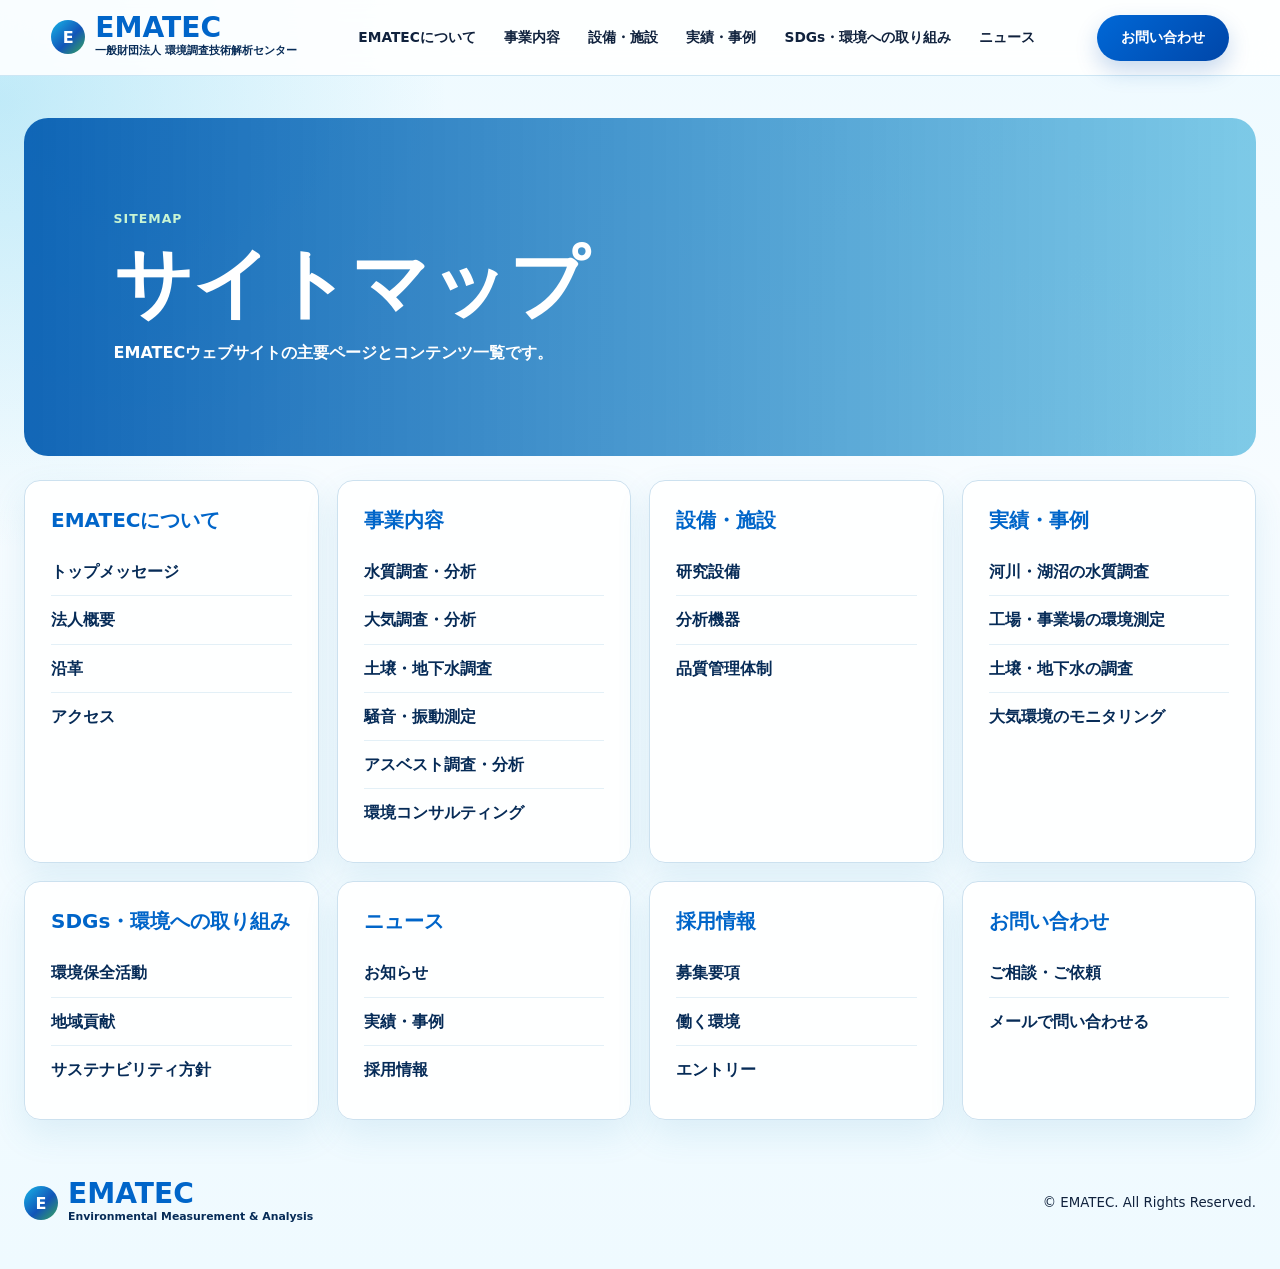
==== sitemap.html @ 6e1d94b1 "Add EMATEC static site" ====
<!doctype html>
<html lang="ja">
<head>
  <meta charset="utf-8">
  <meta name="viewport" content="width=device-width, initial-scale=1">
  <title>サイトマップ | EMATEC</title>
  <meta name="description" content="EMATECウェブサイトのサイトマップです。">
  <link rel="stylesheet" href="styles.css">
</head>
<body class="sitemap-page">
  <header class="site-header">
    <a class="brand" href="index.html" aria-label="EMATEC ホーム">
      <span class="brand-mark">E</span>
      <span>
        <strong>EMATEC</strong>
        <small>一般財団法人 環境調査技術解析センター</small>
      </span>
    </a>
    <nav class="main-nav" aria-label="グローバルナビゲーション">
      <a href="index.html#about">EMATECについて</a>
      <a href="index.html#service">事業内容</a>
      <a href="index.html#facility">設備・施設</a>
      <a href="index.html#case">実績・事例</a>
      <a href="index.html#sdgs">SDGs・環境への取り組み</a>
      <a href="index.html#news">ニュース</a>
    </nav>
    <a class="contact-button" href="index.html#contact">お問い合わせ</a>
  </header>

  <main class="sitemap-main">
    <section class="sitemap-hero">
      <p class="label">SITEMAP</p>
      <h1>サイトマップ</h1>
      <p>EMATECウェブサイトの主要ページとコンテンツ一覧です。</p>
    </section>

    <section class="sitemap-grid" aria-label="サイトマップ一覧">
      <article id="about">
        <h2>EMATECについて</h2>
        <a href="index.html#about">トップメッセージ</a>
        <a href="index.html#about">法人概要</a>
        <a href="index.html#about">沿革</a>
        <a href="index.html#about">アクセス</a>
      </article>
      <article id="service">
        <h2>事業内容</h2>
        <a href="index.html#service">水質調査・分析</a>
        <a href="index.html#service">大気調査・分析</a>
        <a href="index.html#service">土壌・地下水調査</a>
        <a href="index.html#service">騒音・振動測定</a>
        <a href="index.html#service">アスベスト調査・分析</a>
        <a href="index.html#service">環境コンサルティング</a>
      </article>
      <article id="facility">
        <h2>設備・施設</h2>
        <a href="index.html#facility">研究設備</a>
        <a href="index.html#facility">分析機器</a>
        <a href="index.html#facility">品質管理体制</a>
      </article>
      <article id="case">
        <h2>実績・事例</h2>
        <a href="index.html#case">河川・湖沼の水質調査</a>
        <a href="index.html#case">工場・事業場の環境測定</a>
        <a href="index.html#case">土壌・地下水の調査</a>
        <a href="index.html#case">大気環境のモニタリング</a>
      </article>
      <article id="sdgs">
        <h2>SDGs・環境への取り組み</h2>
        <a href="index.html#sdgs">環境保全活動</a>
        <a href="index.html#sdgs">地域貢献</a>
        <a href="index.html#sdgs">サステナビリティ方針</a>
      </article>
      <article id="news">
        <h2>ニュース</h2>
        <a href="index.html#news">お知らせ</a>
        <a href="index.html#news">実績・事例</a>
        <a href="index.html#news">採用情報</a>
      </article>
      <article id="recruit">
        <h2>採用情報</h2>
        <a href="index.html#news">募集要項</a>
        <a href="index.html#news">働く環境</a>
        <a href="index.html#news">エントリー</a>
      </article>
      <article id="contact">
        <h2>お問い合わせ</h2>
        <a href="index.html#contact">ご相談・ご依頼</a>
        <a href="mailto:contact@example.jp">メールで問い合わせる</a>
      </article>
    </section>
  </main>

  <footer class="site-footer">
    <a class="brand" href="index.html">
      <span class="brand-mark">E</span>
      <span><strong>EMATEC</strong><small>Environmental Measurement & Analysis</small></span>
    </a>
    <small>© EMATEC. All Rights Reserved.</small>
  </footer>
</body>
</html>
---- styles.css ----
:root {
  --blue: #0065c9;
  --deep: #062b57;
  --cyan: #20a7df;
  --green: #248345;
  --mint: #e8f8f1;
  --line: #cce1ef;
  --text: #10223d;
  --muted: #52677d;
  --paper: #ffffff;
  --source: url("file:///C:/Users/Owner/Desktop/ai_%E4%BF%9D%E5%AD%98/ChatGPT%20Image%202026%E5%B9%B45%E6%9C%8825%E6%97%A5%2009_48_01.png");
  font-family: "Yu Gothic", "Hiragino Kaku Gothic ProN", Meiryo, system-ui, sans-serif;
}

* {
  box-sizing: border-box;
}

html {
  scroll-behavior: smooth;
}

body {
  margin: 0;
  color: var(--text);
  background:
    radial-gradient(circle at 0 8%, rgba(56, 188, 229, .26), transparent 28rem),
    linear-gradient(180deg, #eefaff 0%, #f7fcff 38%, #effaff 100%);
  line-height: 1.7;
}

a {
  color: inherit;
  text-decoration: none;
}

.site-header {
  position: sticky;
  top: 0;
  z-index: 20;
  display: flex;
  align-items: center;
  gap: 28px;
  min-height: 76px;
  padding: 12px clamp(18px, 4vw, 56px);
  background: rgba(255, 255, 255, .88);
  border-bottom: 1px solid rgba(152, 203, 230, .45);
  backdrop-filter: blur(16px);
}

.brand {
  display: flex;
  align-items: center;
  gap: 10px;
  min-width: 220px;
  color: var(--blue);
}

.brand-mark {
  display: grid;
  width: 34px;
  height: 34px;
  place-items: center;
  color: #fff;
  font-weight: 900;
  background: linear-gradient(135deg, #17b6e8, #1255b8 56%, #39a95a);
  border-radius: 50%;
}

.brand strong {
  display: block;
  font-size: clamp(1.5rem, 2.2vw, 2rem);
  line-height: 1;
  letter-spacing: 0;
}

.brand small {
  display: block;
  color: var(--deep);
  font-size: .68rem;
  font-weight: 700;
  white-space: nowrap;
}

.main-nav {
  display: flex;
  flex: 1;
  justify-content: center;
  gap: clamp(14px, 2.2vw, 32px);
  font-size: .86rem;
  font-weight: 800;
}

.main-nav a {
  white-space: nowrap;
}

.header-actions {
  display: flex;
  align-items: center;
  gap: 12px;
}

.circle-button {
  width: 44px;
  height: 44px;
  border: 2px solid var(--blue);
  border-radius: 50%;
  color: var(--blue);
  background: #fff;
  font-size: 1.25rem;
  font-weight: 900;
}

.contact-button,
.primary-link,
.outline-link,
.text-link,
.contact-cta a {
  display: inline-flex;
  align-items: center;
  justify-content: center;
  gap: 14px;
  min-height: 46px;
  padding: 0 24px;
  border-radius: 999px;
  font-size: .9rem;
  font-weight: 900;
}

.contact-button {
  color: #fff;
  background: linear-gradient(135deg, #0068d7, #0046a8);
  box-shadow: 0 10px 22px rgba(0, 83, 177, .22);
}

main {
  max-width: 1480px;
  margin: 0 auto;
  padding: 0 clamp(16px, 2vw, 24px) 30px;
}

.hero {
  position: relative;
  display: grid;
  grid-template-columns: minmax(320px, .82fr) 1.18fr;
  min-height: 650px;
  overflow: hidden;
  border-radius: 0 0 28px 28px;
  background:
    linear-gradient(105deg, rgba(255,255,255,.95) 0 34%, rgba(255,255,255,.38) 56%, transparent 74%),
    linear-gradient(180deg, rgba(236, 250, 255, .7), rgba(204, 238, 255, .3));
}

.hero::before,
.contact-cta::before {
  position: absolute;
  inset: auto auto -10% -8%;
  width: 52%;
  height: 42%;
  content: "";
  background: radial-gradient(ellipse at center, rgba(25, 162, 223, .32), transparent 64%);
  border-radius: 50%;
}

.hero-copy {
  position: relative;
  z-index: 2;
  align-self: center;
  padding: 92px 0 90px clamp(34px, 6vw, 78px);
}

.eyebrow,
.label {
  margin: 0 0 10px;
  color: var(--green);
  font-size: .78rem;
  font-weight: 900;
  letter-spacing: .08em;
}

h1,
h2,
h3,
p {
  margin-top: 0;
}

h1 {
  display: flex;
  flex-direction: column;
  margin-bottom: 26px;
  font-size: clamp(2.9rem, 4.3vw, 4rem);
  line-height: 1.18;
  letter-spacing: 0;
  word-break: keep-all;
}

h1 span {
  display: block;
  white-space: nowrap;
}

.hero-copy p:not(.eyebrow) {
  margin-bottom: 34px;
  font-size: clamp(1rem, 1.55vw, 1.28rem);
  font-weight: 800;
}

.primary-link {
  color: var(--blue);
  background: #fff;
  border: 2px solid var(--blue);
  box-shadow: 0 12px 26px rgba(0, 102, 201, .13);
}

.primary-link span,
.outline-link span,
.text-link span,
.contact-cta span {
  display: grid;
  width: 30px;
  height: 30px;
  place-items: center;
  color: #fff;
  background: var(--blue);
  border-radius: 50%;
}

.hero-panels {
  position: relative;
  min-height: 650px;
}

.photo,
.crop {
  background-image: var(--source);
  background-repeat: no-repeat;
  background-size: 1200px auto;
}

.hero-panels .photo {
  position: absolute;
  border: 4px solid rgba(255, 255, 255, .8);
  box-shadow: 0 24px 60px rgba(0, 86, 158, .22);
}

.photo-lab {
  inset: 0 12% 28% 2%;
  clip-path: polygon(18% 0, 100% 0, 83% 100%, 0 100%);
  background-position: 52% 8%;
}

.photo-bay {
  right: -3%;
  bottom: 20%;
  width: 43%;
  height: 44%;
  clip-path: polygon(28% 0, 100% 0, 74% 100%, 0 100%);
  background-position: 100% 18%;
}

.photo-field {
  left: 22%;
  right: 16%;
  bottom: 3%;
  height: 28%;
  clip-path: polygon(10% 0, 100% 0, 90% 100%, 0 100%);
  background-position: 70% 38%;
}

.panel,
.split-section,
.case-section,
.sdgs-section,
.news-recruit {
  margin-top: 24px;
  padding: clamp(26px, 4vw, 48px);
  background: rgba(255, 255, 255, .93);
  border: 1px solid rgba(176, 218, 235, .78);
  border-radius: 20px;
  box-shadow: 0 18px 45px rgba(54, 146, 189, .13);
}

.section-head {
  display: flex;
  align-items: end;
  justify-content: space-between;
  gap: 24px;
  margin-bottom: 28px;
}

h2 {
  margin-bottom: 12px;
  font-size: clamp(1.85rem, 3vw, 3rem);
  line-height: 1.35;
  letter-spacing: 0;
}

.section-head p,
.section-copy p {
  max-width: 32rem;
  color: var(--muted);
  font-weight: 700;
}

.text-link {
  min-width: 168px;
  padding-right: 8px;
  color: var(--deep);
  background: transparent;
}

.service-grid {
  display: grid;
  grid-template-columns: repeat(6, minmax(0, 1fr));
  gap: 18px;
}

.service-card,
.case-grid article {
  overflow: hidden;
  background: #fff;
  border: 1px solid var(--line);
  border-radius: 12px;
  box-shadow: 0 10px 22px rgba(24, 112, 163, .15);
}

.service-card h3,
.case-grid h3 {
  min-height: 58px;
  margin: 0;
  padding: 16px 10px;
  font-size: .94rem;
  text-align: center;
}

.crop {
  height: 220px;
  background-size: 1120px auto;
}

.crop-water { background-position: 0 34%; }
.crop-air { background-position: 20% 34%; }
.crop-soil { background-position: 40% 34%; }
.crop-noise { background-position: 60% 34%; }
.crop-asbestos { background-position: 78% 34%; }
.crop-consult { background-position: 99% 34%; }
.crop-river { background-position: 35% 61%; }
.crop-factory { background-position: 52% 61%; }
.crop-ground { background-position: 68% 61%; }
.crop-monitor { background-position: 86% 61%; }

.numbers {
  margin-top: 22px;
  padding: 22px 28px 28px;
  background: rgba(255, 255, 255, .7);
  border: 1px solid rgba(176, 218, 235, .66);
  border-radius: 18px;
  text-align: center;
}

.numbers > p {
  margin-bottom: 14px;
  color: var(--green);
  font-weight: 900;
}

.number-grid {
  display: grid;
  grid-template-columns: repeat(5, 1fr);
  background: #fff;
  border-radius: 16px;
}

.number-grid div {
  padding: 22px 12px;
  border-right: 1px solid var(--line);
}

.number-grid div:last-child {
  border-right: 0;
}

.number-grid span {
  display: block;
  margin-bottom: 8px;
  font-weight: 900;
}

.number-grid strong {
  display: block;
  color: var(--blue);
  font-size: clamp(1.9rem, 3vw, 3.1rem);
  line-height: 1.1;
}

.number-grid small {
  margin-left: 3px;
  color: var(--deep);
  font-size: .9rem;
}

.split-section,
.case-section,
.sdgs-section,
.news-recruit {
  display: grid;
  grid-template-columns: .58fr 1.42fr;
  gap: 34px;
  align-items: center;
}

.outline-link {
  color: var(--green);
  background: #fff;
  border: 1px solid #95d19d;
}

.outline-link span {
  background: #66b665;
}

.outline-link.blue {
  color: var(--blue);
  border-color: #80bce7;
}

.facility-media {
  display: grid;
  grid-template-columns: 1.4fr .82fr;
  gap: 16px;
}

.facility-media .photo,
.recruit-banner {
  min-height: 230px;
  overflow: hidden;
  border-radius: 12px;
  background-size: 1180px auto;
  box-shadow: inset 0 0 0 1px rgba(255,255,255,.56);
}

.photo-stack {
  display: grid;
  gap: 16px;
}

.photo-equipment { background-position: 46% 49%; }
.photo-building { background-position: 90% 49%; }
.photo-research { background-position: 90% 57%; }

.case-grid {
  display: grid;
  grid-template-columns: repeat(4, minmax(0, 1fr));
  gap: 18px;
}

.case-grid .crop {
  height: 185px;
}

.sdg-grid {
  display: grid;
  grid-template-columns: repeat(5, minmax(92px, 1fr));
  gap: 18px;
}

.sdg {
  display: grid;
  min-height: 150px;
  place-items: start;
  padding: 18px;
  color: #fff;
  border-radius: 8px;
  font-size: 3rem;
  font-weight: 900;
  box-shadow: inset 0 -18px 0 rgba(0, 0, 0, .08), 0 12px 22px rgba(0, 0, 0, .12);
}

.green { background: #279b48; }
.cyan { background: #1aa8d9; }
.orange { background: #f7941f; }
.amber { background: #e7a319; }
.forest { background: #2f8f43; }

.news-recruit {
  grid-template-columns: 1fr .88fr;
}

.section-head.compact {
  margin-bottom: 12px;
}

.news-list a {
  display: grid;
  grid-template-columns: 110px 100px 1fr;
  gap: 16px;
  padding: 13px 0;
  border-bottom: 1px solid var(--line);
  font-weight: 800;
}

.news-list time {
  color: var(--green);
}

.news-list span {
  display: inline-flex;
  justify-content: center;
  padding: 2px 12px;
  color: var(--green);
  background: var(--mint);
  border-radius: 999px;
  font-size: .78rem;
}

.recruit-banner {
  display: flex;
  flex-direction: column;
  justify-content: center;
  padding: 42px;
  color: #fff;
  background-image:
    linear-gradient(90deg, rgba(0, 99, 188, .9), rgba(0, 140, 200, .28)),
    var(--source);
  background-position: center, 86% 77%;
}

.recruit-banner strong {
  font-size: clamp(2rem, 3.8vw, 4rem);
  line-height: 1.24;
}

.recruit-banner span {
  width: fit-content;
  margin-top: 24px;
  padding: 12px 24px;
  color: var(--blue);
  background: #fff;
  border-radius: 999px;
  font-weight: 900;
}

.contact-cta {
  position: relative;
  overflow: hidden;
  margin-top: 24px;
  padding: 54px 24px;
  color: #fff;
  text-align: center;
  background:
    linear-gradient(90deg, rgba(0, 125, 173, .88), rgba(44, 156, 87, .62)),
    var(--source);
  background-size: cover, 1320px auto;
  background-position: center, 45% 92%;
  border-radius: 20px;
}

.contact-cta h2 {
  margin-bottom: 8px;
  font-size: clamp(2rem, 4vw, 3.4rem);
}

.contact-cta p {
  font-weight: 900;
}

.contact-cta a {
  position: relative;
  z-index: 1;
  min-width: 280px;
  color: var(--deep);
  background: #fff;
}

.site-footer {
  display: flex;
  align-items: center;
  justify-content: space-between;
  gap: 24px;
  max-width: 1480px;
  margin: 0 auto;
  padding: 30px 24px 42px;
}

.site-footer nav {
  display: flex;
  gap: 22px;
  font-weight: 800;
}

.sitemap-page main {
  padding-top: 42px;
}

.sitemap-hero {
  padding: clamp(42px, 7vw, 92px);
  color: #fff;
  background:
    linear-gradient(90deg, rgba(0, 90, 176, .92), rgba(30, 162, 212, .55)),
    var(--source);
  background-size: cover, 1280px auto;
  background-position: center, 52% 8%;
  border-radius: 24px;
}

.sitemap-hero .label {
  color: #c8f5d4;
}

.sitemap-hero h1 {
  margin-bottom: 10px;
  font-size: clamp(3rem, 6vw, 5.5rem);
}

.sitemap-hero p:last-child {
  margin-bottom: 0;
  font-weight: 900;
}

.sitemap-grid {
  display: grid;
  grid-template-columns: repeat(4, minmax(0, 1fr));
  gap: 18px;
  margin-top: 24px;
}

.sitemap-grid article {
  padding: 26px;
  background: rgba(255, 255, 255, .94);
  border: 1px solid var(--line);
  border-radius: 16px;
  box-shadow: 0 14px 34px rgba(54, 146, 189, .12);
}

.sitemap-grid h2 {
  margin-bottom: 14px;
  color: var(--blue);
  font-size: 1.25rem;
}

.sitemap-grid a {
  display: block;
  padding: 10px 0;
  border-bottom: 1px solid #e3f0f7;
  color: var(--deep);
  font-weight: 800;
}

.sitemap-grid a:last-child {
  border-bottom: 0;
}

@media (max-width: 1100px) {
  .site-header {
    align-items: flex-start;
    flex-wrap: wrap;
  }

  .main-nav {
    order: 3;
    width: 100%;
    justify-content: flex-start;
    overflow-x: auto;
    padding-bottom: 4px;
  }

  .hero {
    grid-template-columns: 1fr;
  }

  .hero-copy {
    padding-right: 28px;
  }

  .hero-panels {
    min-height: 360px;
  }

  .service-grid,
  .sitemap-grid {
    grid-template-columns: repeat(3, 1fr);
  }

  .split-section,
  .case-section,
  .sdgs-section,
  .news-recruit {
    grid-template-columns: 1fr;
  }
}

@media (max-width: 760px) {
  .site-header {
    gap: 16px;
    padding: 12px 16px;
  }

  .brand {
    min-width: 0;
  }

  .brand small,
  .circle-button {
    display: none;
  }

  .contact-button {
    min-height: 40px;
    padding: 0 15px;
  }

  main {
    padding-inline: 10px;
  }

  .hero {
    min-height: auto;
  }

  .hero-copy {
    padding: 58px 22px 24px;
  }

  h1 {
    font-size: clamp(3rem, 13vw, 4.2rem);
  }

  .hero-panels {
    min-height: 300px;
  }

  .panel,
  .split-section,
  .case-section,
  .sdgs-section,
  .news-recruit {
    padding: 24px 16px;
    border-radius: 16px;
  }

  .section-head,
  .facility-media {
    display: block;
  }

  .service-grid,
  .case-grid,
  .sdg-grid,
  .number-grid,
  .sitemap-grid {
    grid-template-columns: 1fr;
  }

  .number-grid div {
    border-right: 0;
    border-bottom: 1px solid var(--line);
  }

  .number-grid div:last-child {
    border-bottom: 0;
  }

  .facility-media .photo,
  .photo-stack {
    margin-top: 16px;
  }

  .news-list a {
    grid-template-columns: 1fr;
    gap: 6px;
  }

  .site-footer {
    display: block;
  }

  .site-footer nav {
    flex-wrap: wrap;
    margin: 24px 0 12px;
  }
}
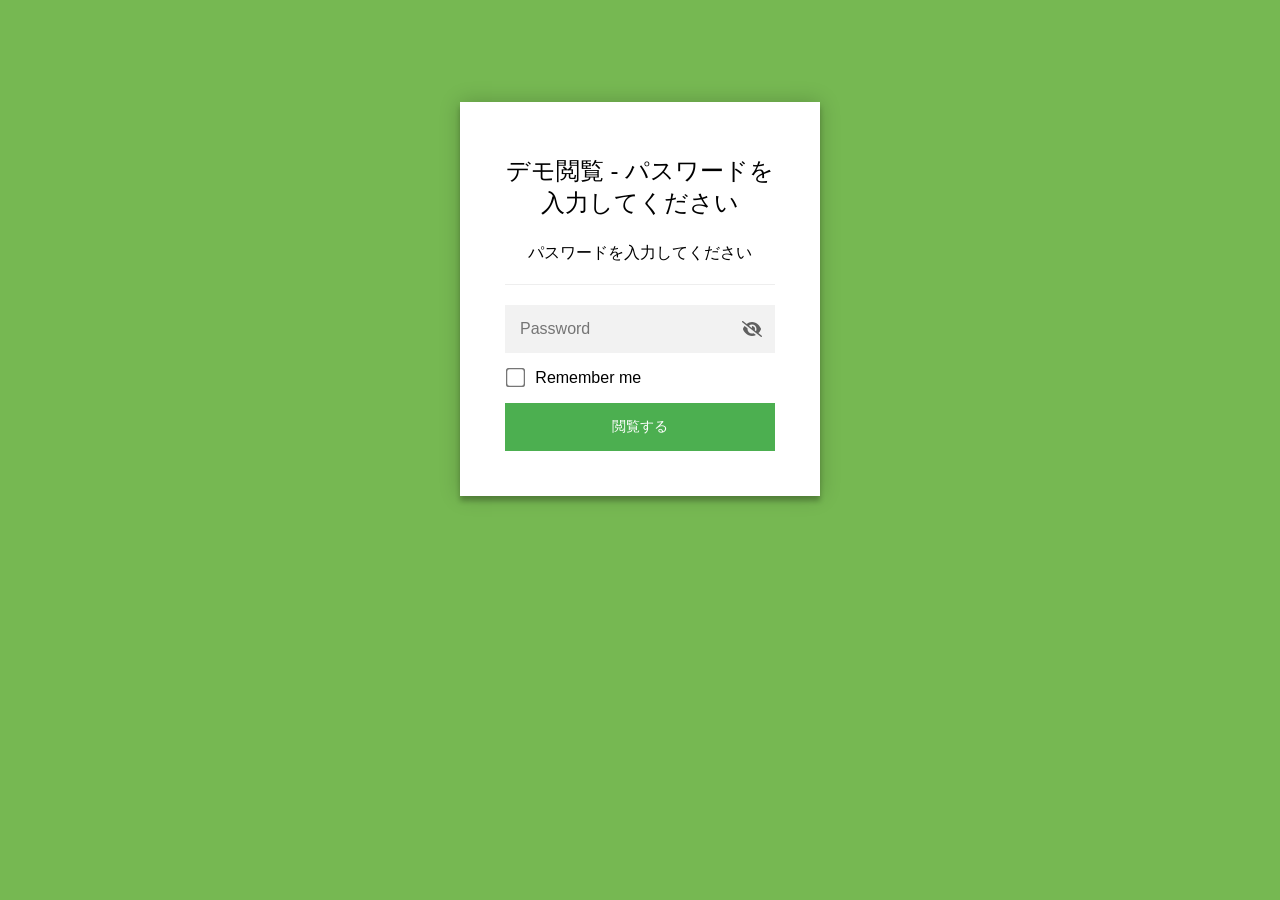
==== commit fbb49e55: "Protect demo and include site image asset" ====
--- a/sitemap.html
+++ b/sitemap.html
@@ -1,101 +1,892 @@
-<!doctype html>
-<html lang="ja">
-<head>
-  <meta charset="utf-8">
-  <meta name="viewport" content="width=device-width, initial-scale=1">
-  <title>サイトマップ | EMATEC</title>
-  <meta name="description" content="EMATECウェブサイトのサイトマップです。">
-  <link rel="stylesheet" href="styles.css">
-</head>
-<body class="sitemap-page">
-  <header class="site-header">
-    <a class="brand" href="index.html" aria-label="EMATEC ホーム">
-      <span class="brand-mark">E</span>
-      <span>
-        <strong>EMATEC</strong>
-        <small>一般財団法人 環境調査技術解析センター</small>
-      </span>
-    </a>
-    <nav class="main-nav" aria-label="グローバルナビゲーション">
-      <a href="index.html#about">EMATECについて</a>
-      <a href="index.html#service">事業内容</a>
-      <a href="index.html#facility">設備・施設</a>
-      <a href="index.html#case">実績・事例</a>
-      <a href="index.html#sdgs">SDGs・環境への取り組み</a>
-      <a href="index.html#news">ニュース</a>
-    </nav>
-    <a class="contact-button" href="index.html#contact">お問い合わせ</a>
-  </header>
-
-  <main class="sitemap-main">
-    <section class="sitemap-hero">
-      <p class="label">SITEMAP</p>
-      <h1>サイトマップ</h1>
-      <p>EMATECウェブサイトの主要ページとコンテンツ一覧です。</p>
-    </section>
-
-    <section class="sitemap-grid" aria-label="サイトマップ一覧">
-      <article id="about">
-        <h2>EMATECについて</h2>
-        <a href="index.html#about">トップメッセージ</a>
-        <a href="index.html#about">法人概要</a>
-        <a href="index.html#about">沿革</a>
-        <a href="index.html#about">アクセス</a>
-      </article>
-      <article id="service">
-        <h2>事業内容</h2>
-        <a href="index.html#service">水質調査・分析</a>
-        <a href="index.html#service">大気調査・分析</a>
-        <a href="index.html#service">土壌・地下水調査</a>
-        <a href="index.html#service">騒音・振動測定</a>
-        <a href="index.html#service">アスベスト調査・分析</a>
-        <a href="index.html#service">環境コンサルティング</a>
-      </article>
-      <article id="facility">
-        <h2>設備・施設</h2>
-        <a href="index.html#facility">研究設備</a>
-        <a href="index.html#facility">分析機器</a>
-        <a href="index.html#facility">品質管理体制</a>
-      </article>
-      <article id="case">
-        <h2>実績・事例</h2>
-        <a href="index.html#case">河川・湖沼の水質調査</a>
-        <a href="index.html#case">工場・事業場の環境測定</a>
-        <a href="index.html#case">土壌・地下水の調査</a>
-        <a href="index.html#case">大気環境のモニタリング</a>
-      </article>
-      <article id="sdgs">
-        <h2>SDGs・環境への取り組み</h2>
-        <a href="index.html#sdgs">環境保全活動</a>
-        <a href="index.html#sdgs">地域貢献</a>
-        <a href="index.html#sdgs">サステナビリティ方針</a>
-      </article>
-      <article id="news">
-        <h2>ニュース</h2>
-        <a href="index.html#news">お知らせ</a>
-        <a href="index.html#news">実績・事例</a>
-        <a href="index.html#news">採用情報</a>
-      </article>
-      <article id="recruit">
-        <h2>採用情報</h2>
-        <a href="index.html#news">募集要項</a>
-        <a href="index.html#news">働く環境</a>
-        <a href="index.html#news">エントリー</a>
-      </article>
-      <article id="contact">
-        <h2>お問い合わせ</h2>
-        <a href="index.html#contact">ご相談・ご依頼</a>
-        <a href="mailto:contact@example.jp">メールで問い合わせる</a>
-      </article>
-    </section>
-  </main>
-
-  <footer class="site-footer">
-    <a class="brand" href="index.html">
-      <span class="brand-mark">E</span>
-      <span><strong>EMATEC</strong><small>Environmental Measurement & Analysis</small></span>
-    </a>
-    <small>© EMATEC. All Rights Reserved.</small>
-  </footer>
-</body>
+<!DOCTYPE html>
+<html class="staticrypt-html">
+    <head>
+        <meta charset="utf-8" />
+        <title>デモ閲覧 - パスワードを入力してください</title>
+        <meta name="viewport" content="width=device-width, initial-scale=1" />
+
+        <!-- do not cache this page -->
+        <meta http-equiv="cache-control" content="max-age=0" />
+        <meta http-equiv="cache-control" content="no-cache" />
+        <meta http-equiv="expires" content="0" />
+        <meta http-equiv="expires" content="Tue, 01 Jan 1980 1:00:00 GMT" />
+        <meta http-equiv="pragma" content="no-cache" />
+
+        <style>
+            .staticrypt-hr {
+                margin-top: 20px;
+                margin-bottom: 20px;
+                border: 0;
+                border-top: 1px solid #eee;
+            }
+
+            .staticrypt-page {
+                width: 360px;
+                padding: 8% 0 0;
+                margin: auto;
+                box-sizing: border-box;
+            }
+
+            .staticrypt-form {
+                position: relative;
+                z-index: 1;
+                background: #ffffff;
+                max-width: 360px;
+                margin: 0 auto 100px;
+                padding: 45px;
+                text-align: center;
+                box-shadow: 0 0 20px 0 rgba(0, 0, 0, 0.2), 0 5px 5px 0 rgba(0, 0, 0, 0.24);
+            }
+
+            .staticrypt-form input[type="password"],
+            input[type="text"] {
+                background: inherit;
+                border: 0;
+                box-sizing: border-box; /* This ensures padding is included in the total width */
+                font-size: 14px;
+                outline: 0;
+                padding: 15px 30px 15px 15px; /* Adjust the padding to ensure there is space for the icon */
+                width: 100%;
+            }
+
+            .staticrypt-password-container {
+                position: relative;
+                outline: 0;
+                background: #f2f2f2;
+                width: 100%;
+                border: 0;
+                margin: 0 0 15px;
+                box-sizing: border-box;
+            }
+
+            .staticrypt-toggle-password-visibility {
+                cursor: pointer;
+                height: 20px;
+                opacity: 60%;
+                padding: 13px;
+                position: absolute;
+                right: 0;
+                top: 50%;
+                transform: translateY(-50%);
+                width: 20px;
+            }
+
+            .staticrypt-form .staticrypt-decrypt-button {
+                text-transform: uppercase;
+                outline: 0;
+                background: #4CAF50;
+                width: 100%;
+                border: 0;
+                padding: 15px;
+                color: #ffffff;
+                font-size: 14px;
+                cursor: pointer;
+            }
+
+            .staticrypt-form .staticrypt-decrypt-button:hover,
+            .staticrypt-form .staticrypt-decrypt-button:active,
+            .staticrypt-form .staticrypt-decrypt-button:focus {
+                background: #4CAF50;
+                filter: brightness(92%);
+            }
+
+            .staticrypt-html {
+                height: 100%;
+            }
+
+            .staticrypt-body {
+                height: 100%;
+                margin: 0;
+            }
+
+            .staticrypt-content {
+                height: 100%;
+                margin-bottom: 1em;
+                background: #76B852;
+                font-family: "Arial", sans-serif;
+                -webkit-font-smoothing: antialiased;
+                -moz-osx-font-smoothing: grayscale;
+            }
+
+            .staticrypt-instructions {
+                margin-top: -1em;
+                margin-bottom: 1em;
+            }
+
+            .staticrypt-title {
+                font-size: 1.5em;
+            }
+
+            label.staticrypt-remember {
+                display: flex;
+                align-items: center;
+                margin-bottom: 1em;
+            }
+
+            .staticrypt-remember input[type="checkbox"] {
+                transform: scale(1.5);
+                margin-right: 1em;
+            }
+
+            .hidden {
+                display: none !important;
+            }
+
+            .staticrypt-spinner-container {
+                height: 100%;
+                display: flex;
+                align-items: center;
+                justify-content: center;
+            }
+
+            .staticrypt-spinner {
+                display: inline-block;
+                width: 2rem;
+                height: 2rem;
+                vertical-align: text-bottom;
+                border: 0.25em solid gray;
+                border-right-color: transparent;
+                border-radius: 50%;
+                -webkit-animation: spinner-border 0.75s linear infinite;
+                animation: spinner-border 0.75s linear infinite;
+                animation-duration: 0.75s;
+                animation-timing-function: linear;
+                animation-delay: 0s;
+                animation-iteration-count: infinite;
+                animation-direction: normal;
+                animation-fill-mode: none;
+                animation-play-state: running;
+                animation-name: spinner-border;
+            }
+
+            @keyframes spinner-border {
+                100% {
+                    transform: rotate(360deg);
+                }
+            }
+
+            @media screen and (-webkit-min-device-pixel-ratio: 0) {
+                .staticrypt-form input[type="password"],
+                input[type="text"] {
+                    font-size: 16px;
+                }
+            }
+        </style>
+    </head>
+
+    <body class="staticrypt-body">
+        <div id="staticrypt_loading" class="staticrypt-spinner-container">
+            <div class="staticrypt-spinner"></div>
+        </div>
+
+        <div id="staticrypt_content" class="staticrypt-content hidden">
+            <div class="staticrypt-page">
+                <div class="staticrypt-form">
+                    <div class="staticrypt-instructions">
+                        <p class="staticrypt-title">デモ閲覧 - パスワードを入力してください</p>
+                        <p>パスワードを入力してください</p>
+                    </div>
+
+                    <hr class="staticrypt-hr" />
+
+                    <form id="staticrypt-form" action="#" method="post">
+                        <div class="staticrypt-password-container">
+                            <input
+                                id="staticrypt-password"
+                                type="password"
+                                name="password"
+                                placeholder="Password"
+                                autofocus
+                            />
+
+                            <img
+                                class="staticrypt-toggle-password-visibility"
+                                alt="Show password"
+                                title="Show password"
+                                src="[data-uri]"
+                            />
+                        </div>
+
+                        <label id="staticrypt-remember-label" class="staticrypt-remember hidden">
+                            <input id="staticrypt-remember" type="checkbox" name="remember" />
+                            Remember me
+                        </label>
+
+                        <input type="submit" class="staticrypt-decrypt-button" value="閲覧する" />
+                    </form>
+                </div>
+            </div>
+        </div>
+
+        <script>
+            // these variables will be filled when generating the file - the template format is 'variable_name'
+            const staticryptInitiator = ((function(){
+  const exports = {};
+  const cryptoEngine = ((function(){
+  const exports = {};
+  const { subtle } = crypto;
+
+const IV_BITS = 16 * 8;
+const HEX_BITS = 4;
+const ENCRYPTION_ALGO = "AES-CBC";
+
+/**
+ * Translates between utf8 encoded hexadecimal strings
+ * and Uint8Array bytes.
+ */
+const HexEncoder = {
+    /**
+     * hex string -> bytes
+     * @param {string} hexString
+     * @returns {Uint8Array}
+     */
+    parse: function (hexString) {
+        if (hexString.length % 2 !== 0) throw "Invalid hexString";
+        const arrayBuffer = new Uint8Array(hexString.length / 2);
+
+        for (let i = 0; i < hexString.length; i += 2) {
+            const byteValue = parseInt(hexString.substring(i, i + 2), 16);
+            if (isNaN(byteValue)) {
+                throw "Invalid hexString";
+            }
+            arrayBuffer[i / 2] = byteValue;
+        }
+        return arrayBuffer;
+    },
+
+    /**
+     * bytes -> hex string
+     * @param {Uint8Array} bytes
+     * @returns {string}
+     */
+    stringify: function (bytes) {
+        const hexBytes = [];
+
+        for (let i = 0; i < bytes.length; ++i) {
+            let byteString = bytes[i].toString(16);
+            if (byteString.length < 2) {
+                byteString = "0" + byteString;
+            }
+            hexBytes.push(byteString);
+        }
+        return hexBytes.join("");
+    },
+};
+
+/**
+ * Translates between utf8 strings and Uint8Array bytes.
+ */
+const UTF8Encoder = {
+    parse: function (str) {
+        return new TextEncoder().encode(str);
+    },
+
+    stringify: function (bytes) {
+        return new TextDecoder().decode(bytes);
+    },
+};
+
+/**
+ * Salt and encrypt a msg with a password.
+ */
+async function encrypt(msg, hashedPassword) {
+    // Must be 16 bytes, unpredictable, and preferably cryptographically random. However, it need not be secret.
+    // https://developer.mozilla.org/en-US/docs/Web/API/SubtleCrypto/encrypt#parameters
+    const iv = crypto.getRandomValues(new Uint8Array(IV_BITS / 8));
+
+    const key = await subtle.importKey("raw", HexEncoder.parse(hashedPassword), ENCRYPTION_ALGO, false, ["encrypt"]);
+
+    const encrypted = await subtle.encrypt(
+        {
+            name: ENCRYPTION_ALGO,
+            iv: iv,
+        },
+        key,
+        UTF8Encoder.parse(msg)
+    );
+
+    // iv will be 32 hex characters, we prepend it to the ciphertext for use in decryption
+    return HexEncoder.stringify(iv) + HexEncoder.stringify(new Uint8Array(encrypted));
+}
+exports.encrypt = encrypt;
+
+/**
+ * Decrypt a salted msg using a password.
+ *
+ * @param {string} encryptedMsg
+ * @param {string} hashedPassword
+ * @returns {Promise<string>}
+ */
+async function decrypt(encryptedMsg, hashedPassword) {
+    const ivLength = IV_BITS / HEX_BITS;
+    const iv = HexEncoder.parse(encryptedMsg.substring(0, ivLength));
+    const encrypted = encryptedMsg.substring(ivLength);
+
+    const key = await subtle.importKey("raw", HexEncoder.parse(hashedPassword), ENCRYPTION_ALGO, false, ["decrypt"]);
+
+    const outBuffer = await subtle.decrypt(
+        {
+            name: ENCRYPTION_ALGO,
+            iv: iv,
+        },
+        key,
+        HexEncoder.parse(encrypted)
+    );
+
+    return UTF8Encoder.stringify(new Uint8Array(outBuffer));
+}
+exports.decrypt = decrypt;
+
+/**
+ * Salt and hash the password so it can be stored in localStorage without opening a password reuse vulnerability.
+ *
+ * @param {string} password
+ * @param {string} salt
+ * @returns {Promise<string>}
+ */
+async function hashPassword(password, salt) {
+    // we hash the password in multiple steps, each adding more iterations. This is because we used to allow less
+    // iterations, so for backward compatibility reasons, we need to support going from that to more iterations.
+    let hashedPassword = await hashLegacyRound(password, salt);
+
+    hashedPassword = await hashSecondRound(hashedPassword, salt);
+
+    return hashThirdRound(hashedPassword, salt);
+}
+exports.hashPassword = hashPassword;
+
+/**
+ * This hashes the password with 1k iterations. This is a low number, we need this function to support backwards
+ * compatibility.
+ *
+ * @param {string} password
+ * @param {string} salt
+ * @returns {Promise<string>}
+ */
+function hashLegacyRound(password, salt) {
+    return pbkdf2(password, salt, 1000, "SHA-1");
+}
+exports.hashLegacyRound = hashLegacyRound;
+
+/**
+ * Add a second round of iterations. This is because we used to use 1k, so for backwards compatibility with
+ * remember-me/autodecrypt links, we need to support going from that to more iterations.
+ *
+ * @param hashedPassword
+ * @param salt
+ * @returns {Promise<string>}
+ */
+function hashSecondRound(hashedPassword, salt) {
+    return pbkdf2(hashedPassword, salt, 14000, "SHA-256");
+}
+exports.hashSecondRound = hashSecondRound;
+
+/**
+ * Add a third round of iterations to bring total number to 600k. This is because we used to use 1k, then 15k, so for
+ * backwards compatibility with remember-me/autodecrypt links, we need to support going from that to more iterations.
+ *
+ * @param hashedPassword
+ * @param salt
+ * @returns {Promise<string>}
+ */
+function hashThirdRound(hashedPassword, salt) {
+    return pbkdf2(hashedPassword, salt, 585000, "SHA-256");
+}
+exports.hashThirdRound = hashThirdRound;
+
+/**
+ * Salt and hash the password so it can be stored in localStorage without opening a password reuse vulnerability.
+ *
+ * @param {string} password
+ * @param {string} salt
+ * @param {int} iterations
+ * @param {string} hashAlgorithm
+ * @returns {Promise<string>}
+ */
+async function pbkdf2(password, salt, iterations, hashAlgorithm) {
+    const key = await subtle.importKey("raw", UTF8Encoder.parse(password), "PBKDF2", false, ["deriveBits"]);
+
+    const keyBytes = await subtle.deriveBits(
+        {
+            name: "PBKDF2",
+            hash: hashAlgorithm,
+            iterations,
+            salt: UTF8Encoder.parse(salt),
+        },
+        key,
+        256
+    );
+
+    return HexEncoder.stringify(new Uint8Array(keyBytes));
+}
+
+function generateRandomSalt() {
+    const bytes = crypto.getRandomValues(new Uint8Array(128 / 8));
+
+    return HexEncoder.stringify(new Uint8Array(bytes));
+}
+exports.generateRandomSalt = generateRandomSalt;
+
+async function signMessage(hashedPassword, message) {
+    const key = await subtle.importKey(
+        "raw",
+        HexEncoder.parse(hashedPassword),
+        {
+            name: "HMAC",
+            hash: "SHA-256",
+        },
+        false,
+        ["sign"]
+    );
+    const signature = await subtle.sign("HMAC", key, UTF8Encoder.parse(message));
+
+    return HexEncoder.stringify(new Uint8Array(signature));
+}
+exports.signMessage = signMessage;
+
+function getRandomAlphanum() {
+    const possibleCharacters = "abcdefghijklmnopqrstuvwxyzABCDEFGHIJKLMNOPQRSTUVWXYZ0123456789";
+
+    let byteArray;
+    let parsedInt;
+
+    // Keep generating new random bytes until we get a value that falls
+    // within a range that can be evenly divided by possibleCharacters.length
+    do {
+        byteArray = crypto.getRandomValues(new Uint8Array(1));
+        // extract the lowest byte to get an int from 0 to 255 (probably unnecessary, since we're only generating 1 byte)
+        parsedInt = byteArray[0] & 0xff;
+    } while (parsedInt >= 256 - (256 % possibleCharacters.length));
+
+    // Take the modulo of the parsed integer to get a random number between 0 and totalLength - 1
+    const randomIndex = parsedInt % possibleCharacters.length;
+
+    return possibleCharacters[randomIndex];
+}
+
+/**
+ * Generate a random string of a given length.
+ *
+ * @param {int} length
+ * @returns {string}
+ */
+function generateRandomString(length) {
+    let randomString = "";
+
+    for (let i = 0; i < length; i++) {
+        randomString += getRandomAlphanum();
+    }
+
+    return randomString;
+}
+exports.generateRandomString = generateRandomString;
+
+  return exports;
+})());
+const codec = ((function(){
+  const exports = {};
+  /**
+ * Initialize the codec with the provided cryptoEngine - this return functions to encode and decode messages.
+ *
+ * @param cryptoEngine - the engine to use for encryption / decryption
+ */
+function init(cryptoEngine) {
+    const exports = {};
+
+    /**
+     * Top-level function for encoding a message.
+     * Includes password hashing, encryption, and signing.
+     *
+     * @param {string} msg
+     * @param {string} password
+     * @param {string} salt
+     *
+     * @returns {string} The encoded text
+     */
+    async function encode(msg, password, salt) {
+        const hashedPassword = await cryptoEngine.hashPassword(password, salt);
+
+        const encrypted = await cryptoEngine.encrypt(msg, hashedPassword);
+
+        // we use the hashed password in the HMAC because this is effectively what will be used a password (so we can store
+        // it in localStorage safely, we don't use the clear text password)
+        const hmac = await cryptoEngine.signMessage(hashedPassword, encrypted);
+
+        return hmac + encrypted;
+    }
+    exports.encode = encode;
+
+    /**
+     * Encode using a password that has already been hashed. This is useful to encode multiple messages in a row, that way
+     * we don't need to hash the password multiple times.
+     *
+     * @param {string} msg
+     * @param {string} hashedPassword
+     *
+     * @returns {string} The encoded text
+     */
+    async function encodeWithHashedPassword(msg, hashedPassword) {
+        const encrypted = await cryptoEngine.encrypt(msg, hashedPassword);
+
+        // we use the hashed password in the HMAC because this is effectively what will be used a password (so we can store
+        // it in localStorage safely, we don't use the clear text password)
+        const hmac = await cryptoEngine.signMessage(hashedPassword, encrypted);
+
+        return hmac + encrypted;
+    }
+    exports.encodeWithHashedPassword = encodeWithHashedPassword;
+
+    /**
+     * Top-level function for decoding a message.
+     * Includes signature check and decryption.
+     *
+     * @param {string} signedMsg
+     * @param {string} hashedPassword
+     * @param {string} salt
+     * @param {int} backwardCompatibleAttempt
+     * @param {string} originalPassword
+     *
+     * @returns {Object} {success: true, decoded: string} | {success: false, message: string}
+     */
+    async function decode(signedMsg, hashedPassword, salt, backwardCompatibleAttempt = 0, originalPassword = "") {
+        const encryptedHMAC = signedMsg.substring(0, 64);
+        const encryptedMsg = signedMsg.substring(64);
+        const decryptedHMAC = await cryptoEngine.signMessage(hashedPassword, encryptedMsg);
+
+        if (decryptedHMAC !== encryptedHMAC) {
+            // we have been raising the number of iterations in the hashing algorithm multiple times, so to support the old
+            // remember-me/autodecrypt links we need to try bringing the old hashes up to speed.
+            originalPassword = originalPassword || hashedPassword;
+            if (backwardCompatibleAttempt === 0) {
+                const updatedHashedPassword = await cryptoEngine.hashThirdRound(originalPassword, salt);
+
+                return decode(signedMsg, updatedHashedPassword, salt, backwardCompatibleAttempt + 1, originalPassword);
+            }
+            if (backwardCompatibleAttempt === 1) {
+                let updatedHashedPassword = await cryptoEngine.hashSecondRound(originalPassword, salt);
+                updatedHashedPassword = await cryptoEngine.hashThirdRound(updatedHashedPassword, salt);
+
+                return decode(signedMsg, updatedHashedPassword, salt, backwardCompatibleAttempt + 1, originalPassword);
+            }
+
+            return { success: false, message: "Signature mismatch" };
+        }
+
+        return {
+            success: true,
+            decoded: await cryptoEngine.decrypt(encryptedMsg, hashedPassword),
+        };
+    }
+    exports.decode = decode;
+
+    return exports;
+}
+exports.init = init;
+
+  return exports;
+})());
+const decode = codec.init(cryptoEngine).decode;
+
+/**
+ * Initialize the staticrypt module, that exposes functions callbable by the password_template.
+ *
+ * @param {{
+ *  staticryptEncryptedMsgUniqueVariableName: string,
+ *  isRememberEnabled: boolean,
+ *  rememberDurationInDays: number,
+ *  staticryptSaltUniqueVariableName: string,
+ * }} staticryptConfig - object of data that is stored on the password_template at encryption time.
+ *
+ * @param {{
+ *  rememberExpirationKey: string,
+ *  rememberPassphraseKey: string,
+ *  replaceHtmlCallback: function,
+ *  clearLocalStorageCallback: function,
+ * }} templateConfig - object of data that can be configured by a custom password_template.
+ */
+function init(staticryptConfig, templateConfig) {
+    const exports = {};
+
+    /**
+     * Decrypt our encrypted page, replace the whole HTML.
+     *
+     * @param {string} hashedPassword
+     * @returns {Promise<boolean>}
+     */
+    async function decryptAndReplaceHtml(hashedPassword) {
+        const { staticryptEncryptedMsgUniqueVariableName, staticryptSaltUniqueVariableName } = staticryptConfig;
+        const { replaceHtmlCallback } = templateConfig;
+
+        const result = await decode(
+            staticryptEncryptedMsgUniqueVariableName,
+            hashedPassword,
+            staticryptSaltUniqueVariableName
+        );
+        if (!result.success) {
+            return false;
+        }
+        const plainHTML = result.decoded;
+
+        // if the user configured a callback call it, otherwise just replace the whole HTML
+        if (typeof replaceHtmlCallback === "function") {
+            replaceHtmlCallback(plainHTML);
+        } else {
+            document.write(plainHTML);
+            document.close();
+        }
+
+        return true;
+    }
+
+    /**
+     * Attempt to decrypt the page and replace the whole HTML.
+     *
+     * @param {string} password
+     * @param {boolean} isRememberChecked
+     *
+     * @returns {Promise<{isSuccessful: boolean, hashedPassword?: string}>} - we return an object, so that if we want to
+     *   expose more information in the future we can do it without breaking the password_template
+     */
+    async function handleDecryptionOfPage(password, isRememberChecked) {
+        const { staticryptSaltUniqueVariableName } = staticryptConfig;
+
+        // decrypt and replace the whole page
+        const hashedPassword = await cryptoEngine.hashPassword(password, staticryptSaltUniqueVariableName);
+        return handleDecryptionOfPageFromHash(hashedPassword, isRememberChecked);
+    }
+    exports.handleDecryptionOfPage = handleDecryptionOfPage;
+
+    async function handleDecryptionOfPageFromHash(hashedPassword, isRememberChecked) {
+        const { isRememberEnabled, rememberDurationInDays } = staticryptConfig;
+        const { rememberExpirationKey, rememberPassphraseKey } = templateConfig;
+
+        const isDecryptionSuccessful = await decryptAndReplaceHtml(hashedPassword);
+
+        if (!isDecryptionSuccessful) {
+            return {
+                isSuccessful: false,
+                hashedPassword,
+            };
+        }
+
+        // remember the hashedPassword and set its expiration if necessary
+        if (isRememberEnabled && isRememberChecked) {
+            window.localStorage.setItem(rememberPassphraseKey, hashedPassword);
+
+            // set the expiration if the duration isn't 0 (meaning no expiration)
+            if (rememberDurationInDays > 0) {
+                window.localStorage.setItem(
+                    rememberExpirationKey,
+                    (new Date().getTime() + rememberDurationInDays * 24 * 60 * 60 * 1000).toString()
+                );
+            }
+        }
+
+        return {
+            isSuccessful: true,
+            hashedPassword,
+        };
+    }
+    exports.handleDecryptionOfPageFromHash = handleDecryptionOfPageFromHash;
+
+    /**
+     * Clear localstorage from staticrypt related values
+     */
+    function clearLocalStorage() {
+        const { clearLocalStorageCallback, rememberExpirationKey, rememberPassphraseKey } = templateConfig;
+
+        if (typeof clearLocalStorageCallback === "function") {
+            clearLocalStorageCallback();
+        } else {
+            localStorage.removeItem(rememberPassphraseKey);
+            localStorage.removeItem(rememberExpirationKey);
+        }
+    }
+
+    async function handleDecryptOnLoad() {
+        let isSuccessful = await decryptOnLoadFromUrl();
+
+        if (!isSuccessful) {
+            isSuccessful = await decryptOnLoadFromRememberMe();
+        }
+
+        return { isSuccessful };
+    }
+    exports.handleDecryptOnLoad = handleDecryptOnLoad;
+
+    /**
+     * Clear storage if we are logging out
+     *
+     * @returns {boolean} - whether we logged out
+     */
+    function logoutIfNeeded() {
+        const logoutKey = "staticrypt_logout";
+
+        // handle logout through query param
+        const queryParams = new URLSearchParams(window.location.search);
+        if (queryParams.has(logoutKey)) {
+            clearLocalStorage();
+            return true;
+        }
+
+        // handle logout through URL fragment
+        const hash = window.location.hash.substring(1);
+        if (hash.includes(logoutKey)) {
+            clearLocalStorage();
+            return true;
+        }
+
+        return false;
+    }
+
+    /**
+     * To be called on load: check if we want to try to decrypt and replace the HTML with the decrypted content, and
+     * try to do it if needed.
+     *
+     * @returns {Promise<boolean>} true if we derypted and replaced the whole page, false otherwise
+     */
+    async function decryptOnLoadFromRememberMe() {
+        const { rememberDurationInDays } = staticryptConfig;
+        const { rememberExpirationKey, rememberPassphraseKey } = templateConfig;
+
+        // if we are login out, terminate
+        if (logoutIfNeeded()) {
+            return false;
+        }
+
+        // if there is expiration configured, check if we're not beyond the expiration
+        if (rememberDurationInDays && rememberDurationInDays > 0) {
+            const expiration = localStorage.getItem(rememberExpirationKey),
+                isExpired = expiration && new Date().getTime() > parseInt(expiration);
+
+            if (isExpired) {
+                clearLocalStorage();
+                return false;
+            }
+        }
+
+        const hashedPassword = localStorage.getItem(rememberPassphraseKey);
+
+        if (hashedPassword) {
+            // try to decrypt
+            const isDecryptionSuccessful = await decryptAndReplaceHtml(hashedPassword);
+
+            // if the decryption is unsuccessful the password might be wrong - silently clear the saved data and let
+            // the user fill the password form again
+            if (!isDecryptionSuccessful) {
+                clearLocalStorage();
+                return false;
+            }
+
+            return true;
+        }
+
+        return false;
+    }
+
+    async function decryptOnLoadFromUrl() {
+        const passwordKey = "staticrypt_pwd";
+        const rememberMeKey = "remember_me";
+
+        // try to get the password from the query param (for backward compatibility - we now want to avoid this method,
+        // since it sends the hashed password to the server which isn't needed)
+        const queryParams = new URLSearchParams(window.location.search);
+        const hashedPasswordQuery = queryParams.get(passwordKey);
+        const rememberMeQuery = queryParams.get(rememberMeKey);
+
+        const urlFragment = window.location.hash.substring(1);
+        // get the password from the url fragment
+        const hashedPasswordRegexMatch = urlFragment.match(new RegExp(passwordKey + "=([^&]*)"));
+        const hashedPasswordFragment = hashedPasswordRegexMatch ? hashedPasswordRegexMatch[1] : null;
+        const rememberMeFragment = urlFragment.includes(rememberMeKey);
+
+        const hashedPassword = hashedPasswordFragment || hashedPasswordQuery;
+        const rememberMe = rememberMeFragment || rememberMeQuery;
+
+        if (hashedPassword) {
+            return handleDecryptionOfPageFromHash(hashedPassword, rememberMe);
+        }
+
+        return false;
+    }
+
+    return exports;
+}
+exports.init = init;
+
+  return exports;
+})());
+            const templateError = "Bad password!",
+                templateToggleAltShow = "Show password",
+                templateToggleAltHide = "Hide password",
+                isRememberEnabled = true,
+                staticryptConfig = {"staticryptEncryptedMsgUniqueVariableName":"[base64]","isRememberEnabled":true,"rememberDurationInDays":0,"staticryptSaltUniqueVariableName":"167518c1a1265b224d779c1bc7266417"};
+
+            // you can edit these values to customize some of the behavior of StatiCrypt
+            const templateConfig = {
+                rememberExpirationKey: "staticrypt_expiration",
+                rememberPassphraseKey: "staticrypt_passphrase",
+                replaceHtmlCallback: null,
+                clearLocalStorageCallback: null,
+            };
+
+            // init the staticrypt engine
+            const staticrypt = staticryptInitiator.init(staticryptConfig, templateConfig);
+
+            // try to automatically decrypt on load if there is a saved password
+            window.onload = async function () {
+                const { isSuccessful } = await staticrypt.handleDecryptOnLoad();
+
+                // if we didn't decrypt anything on load, show the password prompt. Otherwise the content has already been
+                // replaced, no need to do anything
+                if (!isSuccessful) {
+                    // hide loading screen
+                    document.getElementById("staticrypt_loading").classList.add("hidden");
+                    document.getElementById("staticrypt_content").classList.remove("hidden");
+                    document.getElementById("staticrypt-password").focus();
+
+                    // show the remember me checkbox
+                    if (isRememberEnabled) {
+                        document.getElementById("staticrypt-remember-label").classList.remove("hidden");
+                    }
+                }
+            };
+
+            // toggle password visibility
+            const toggleIcon = document.querySelector(".staticrypt-toggle-password-visibility");
+            // these two icons are coming from FontAwesome
+            const imgSrcEyeClosed =
+                "[data-uri]";
+            const imgSrcEyeOpened =
+                "[data-uri]";
+            toggleIcon.addEventListener("click", function () {
+                const passwordInput = document.getElementById("staticrypt-password");
+                if (passwordInput.type === "password") {
+                    passwordInput.type = "text";
+                    toggleIcon.src = imgSrcEyeOpened;
+                    toggleIcon.alt = templateToggleAltHide;
+                    toggleIcon.title = templateToggleAltHide;
+                } else {
+                    passwordInput.type = "password";
+                    toggleIcon.src = imgSrcEyeClosed;
+                    toggleIcon.alt = templateToggleAltShow;
+                    toggleIcon.title = templateToggleAltShow;
+                }
+            });
+
+            // handle password form submission
+            document.getElementById("staticrypt-form").addEventListener("submit", async function (e) {
+                e.preventDefault();
+
+                const password = document.getElementById("staticrypt-password").value,
+                    isRememberChecked = document.getElementById("staticrypt-remember").checked;
+
+                const { isSuccessful } = await staticrypt.handleDecryptionOfPage(password, isRememberChecked);
+
+                if (!isSuccessful) {
+                    alert(templateError);
+                }
+            });
+        </script>
+    </body>
 </html>
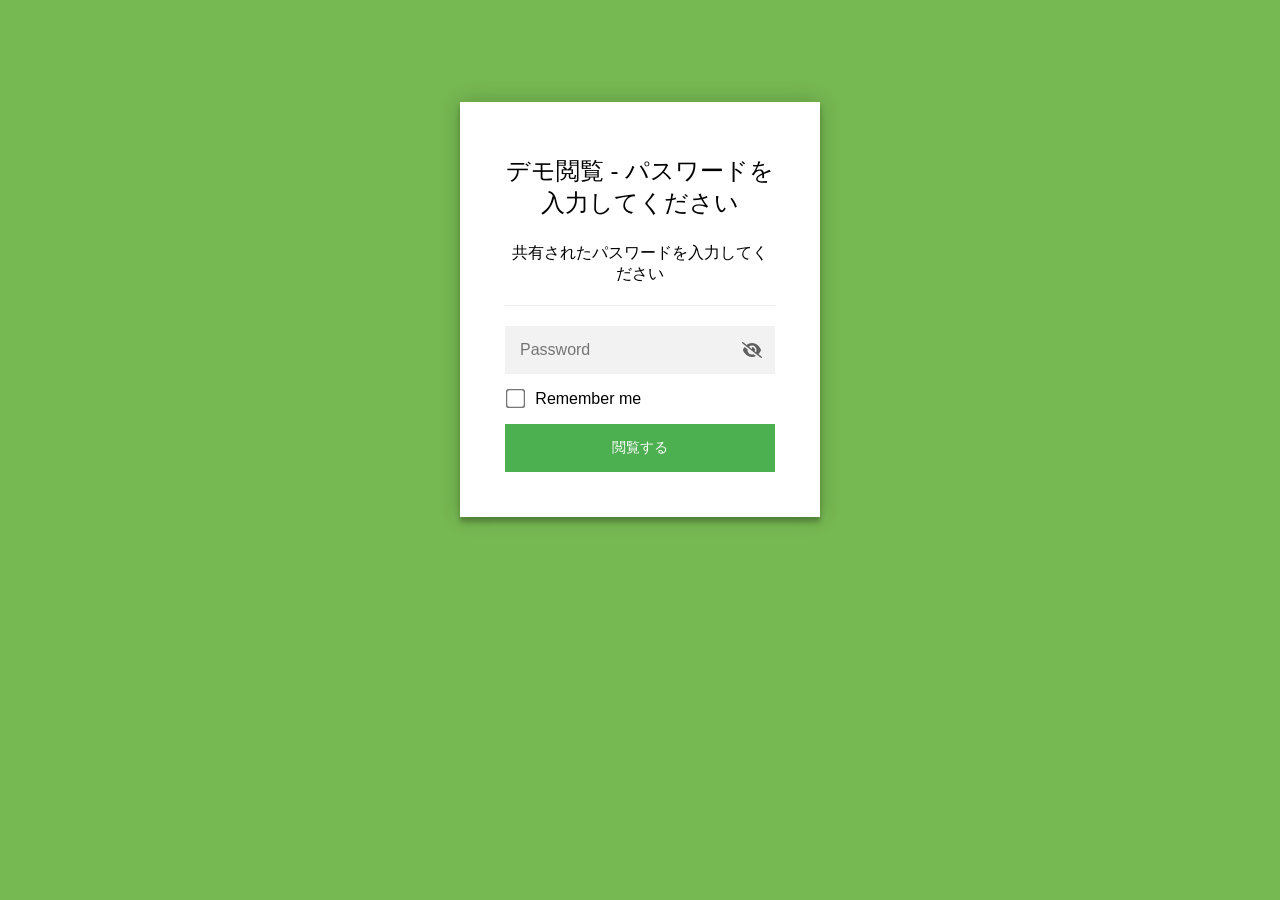
==== commit d4b65b73: "deploy: password protect EMATEC demo" ====
--- a/sitemap.html
+++ b/sitemap.html
@@ -184,7 +184,7 @@
                 <div class="staticrypt-form">
                     <div class="staticrypt-instructions">
                         <p class="staticrypt-title">デモ閲覧 - パスワードを入力してください</p>
-                        <p>パスワードを入力してください</p>
+                        <p>共有されたパスワードを入力してください</p>
                     </div>
 
                     <hr class="staticrypt-hr" />
@@ -820,7 +820,7 @@
                 templateToggleAltShow = "Show password",
                 templateToggleAltHide = "Hide password",
                 isRememberEnabled = true,
-                staticryptConfig = {"staticryptEncryptedMsgUniqueVariableName":"[base64]","isRememberEnabled":true,"rememberDurationInDays":0,"staticryptSaltUniqueVariableName":"167518c1a1265b224d779c1bc7266417"};
+                staticryptConfig = {"staticryptEncryptedMsgUniqueVariableName":"[base64]","isRememberEnabled":true,"rememberDurationInDays":0,"staticryptSaltUniqueVariableName":"e019f94602e6b3fa3065ad9d1a8caab8"};
 
             // you can edit these values to customize some of the behavior of StatiCrypt
             const templateConfig = {
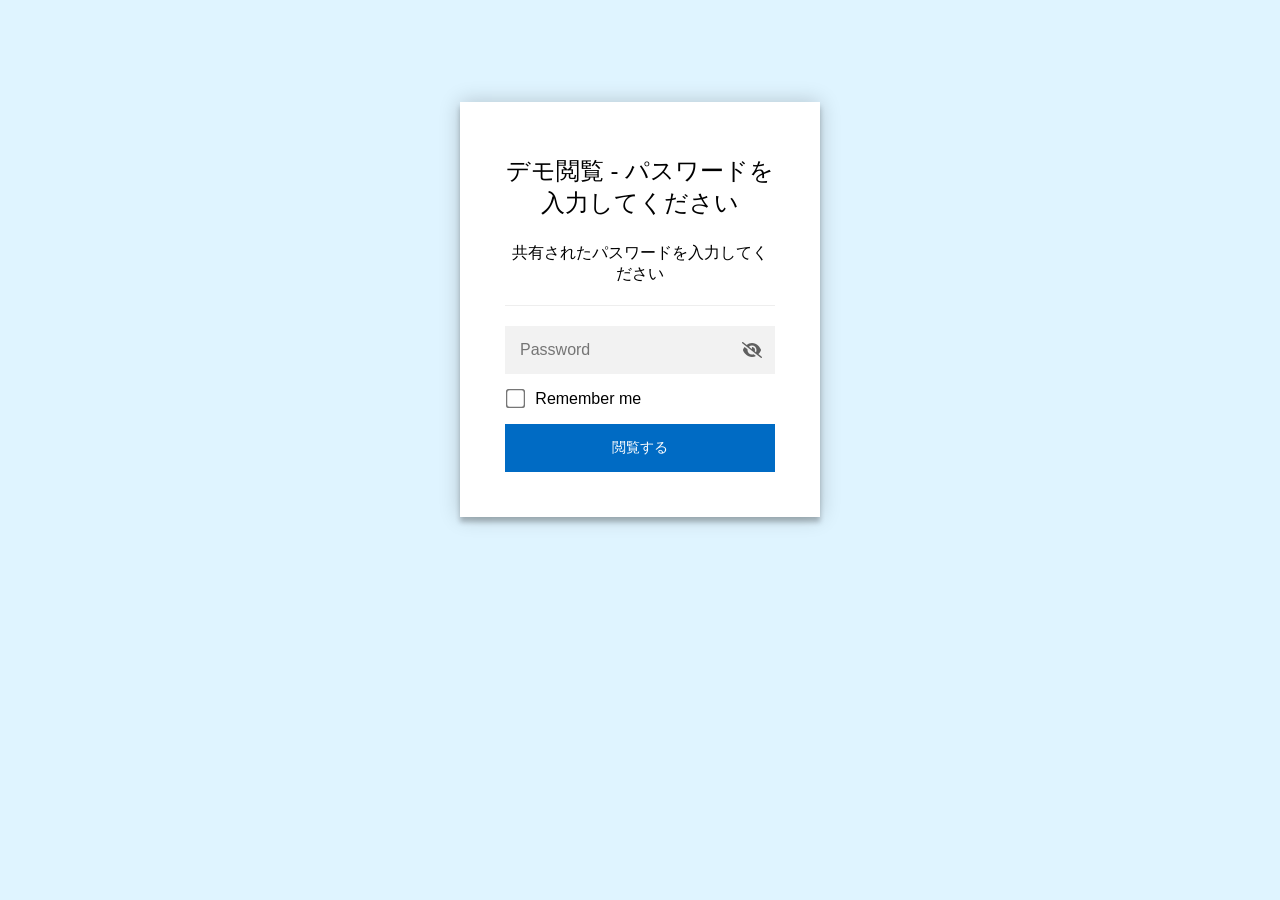
==== commit 66a56f18: "fix: initialize loader after password decrypt" ====
--- a/sitemap.html
+++ b/sitemap.html
@@ -74,7 +74,7 @@
             .staticrypt-form .staticrypt-decrypt-button {
                 text-transform: uppercase;
                 outline: 0;
-                background: #4CAF50;
+                background: #006bc4;
                 width: 100%;
                 border: 0;
                 padding: 15px;
@@ -86,7 +86,7 @@
             .staticrypt-form .staticrypt-decrypt-button:hover,
             .staticrypt-form .staticrypt-decrypt-button:active,
             .staticrypt-form .staticrypt-decrypt-button:focus {
-                background: #4CAF50;
+                background: #006bc4;
                 filter: brightness(92%);
             }
 
@@ -102,7 +102,7 @@
             .staticrypt-content {
                 height: 100%;
                 margin-bottom: 1em;
-                background: #76B852;
+                background: #dff4ff;
                 font-family: "Arial", sans-serif;
                 -webkit-font-smoothing: antialiased;
                 -moz-osx-font-smoothing: grayscale;
@@ -820,7 +820,7 @@
                 templateToggleAltShow = "Show password",
                 templateToggleAltHide = "Hide password",
                 isRememberEnabled = true,
-                staticryptConfig = {"staticryptEncryptedMsgUniqueVariableName":"[base64]","isRememberEnabled":true,"rememberDurationInDays":0,"staticryptSaltUniqueVariableName":"e019f94602e6b3fa3065ad9d1a8caab8"};
+                staticryptConfig = {"staticryptEncryptedMsgUniqueVariableName":"[base64]","isRememberEnabled":true,"rememberDurationInDays":0,"staticryptSaltUniqueVariableName":"e019f94602e6b3fa3065ad9d1a8caab8"};
 
             // you can edit these values to customize some of the behavior of StatiCrypt
             const templateConfig = {
